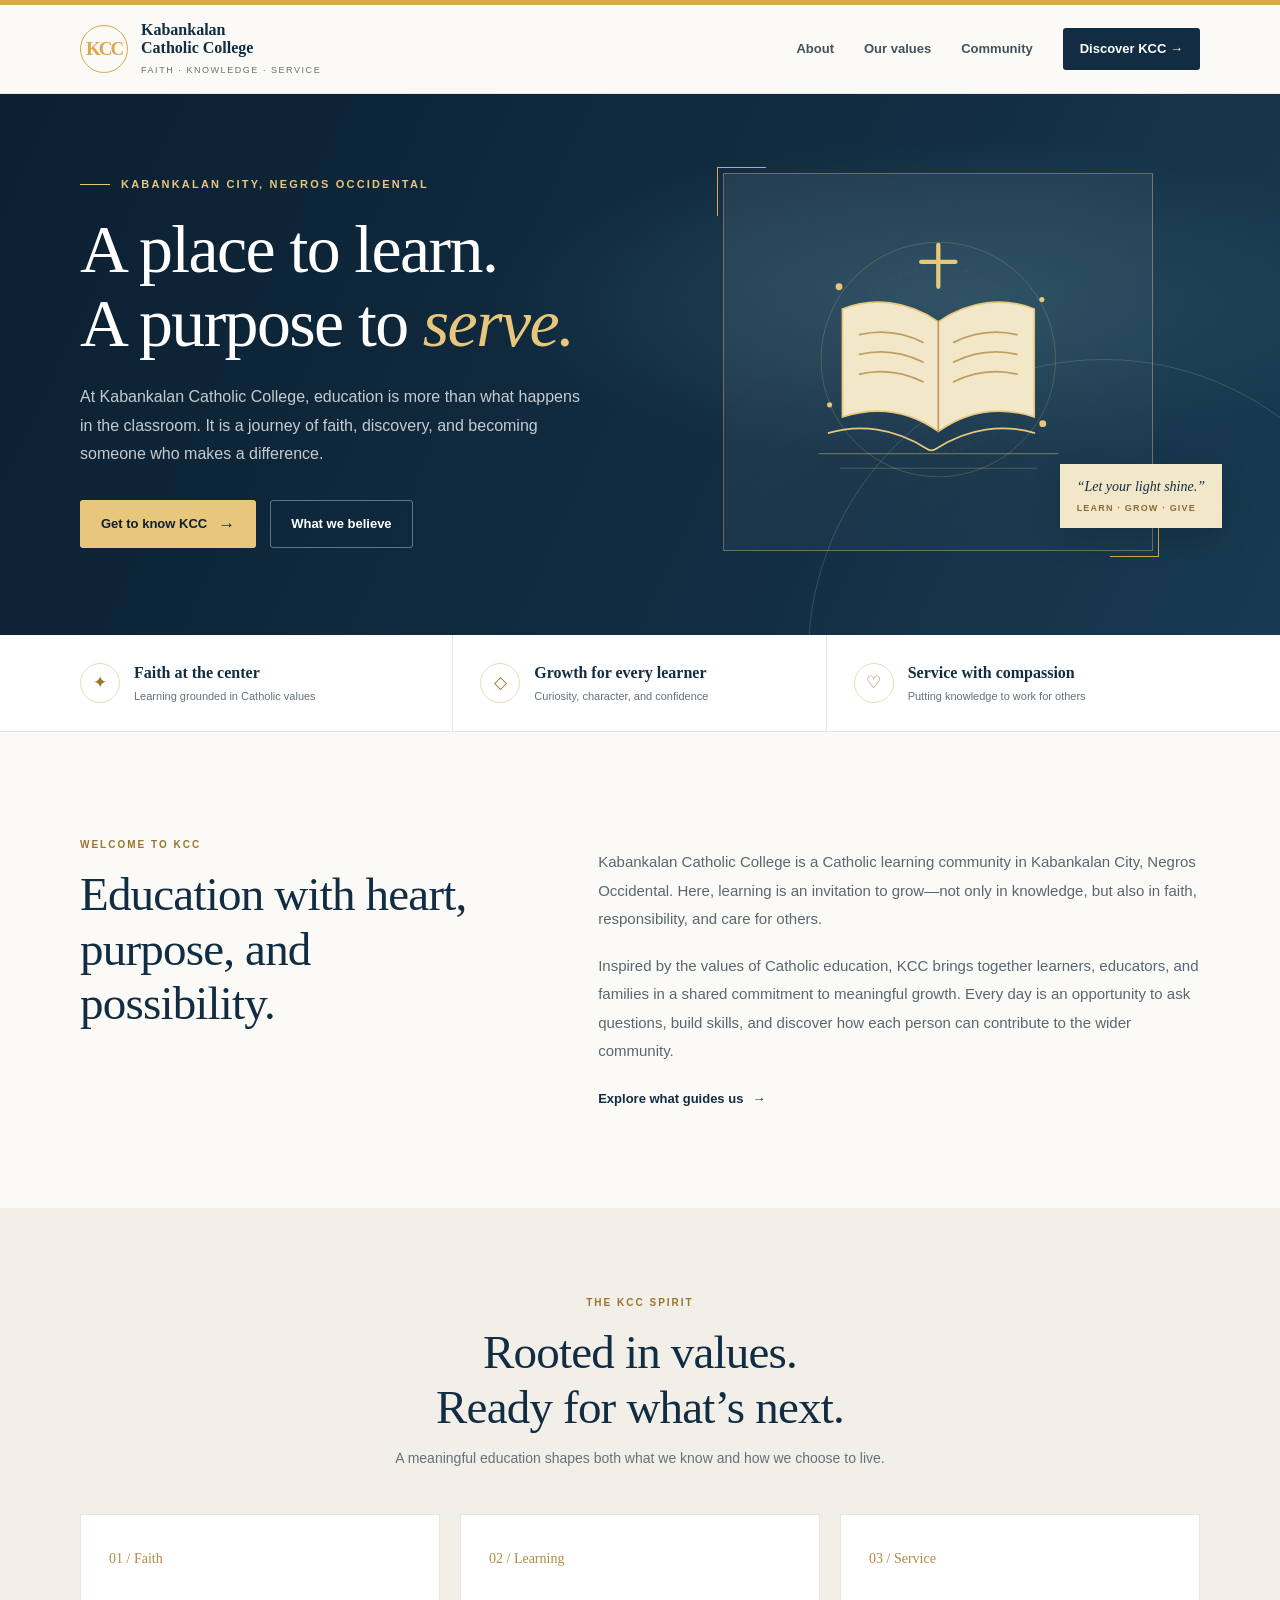
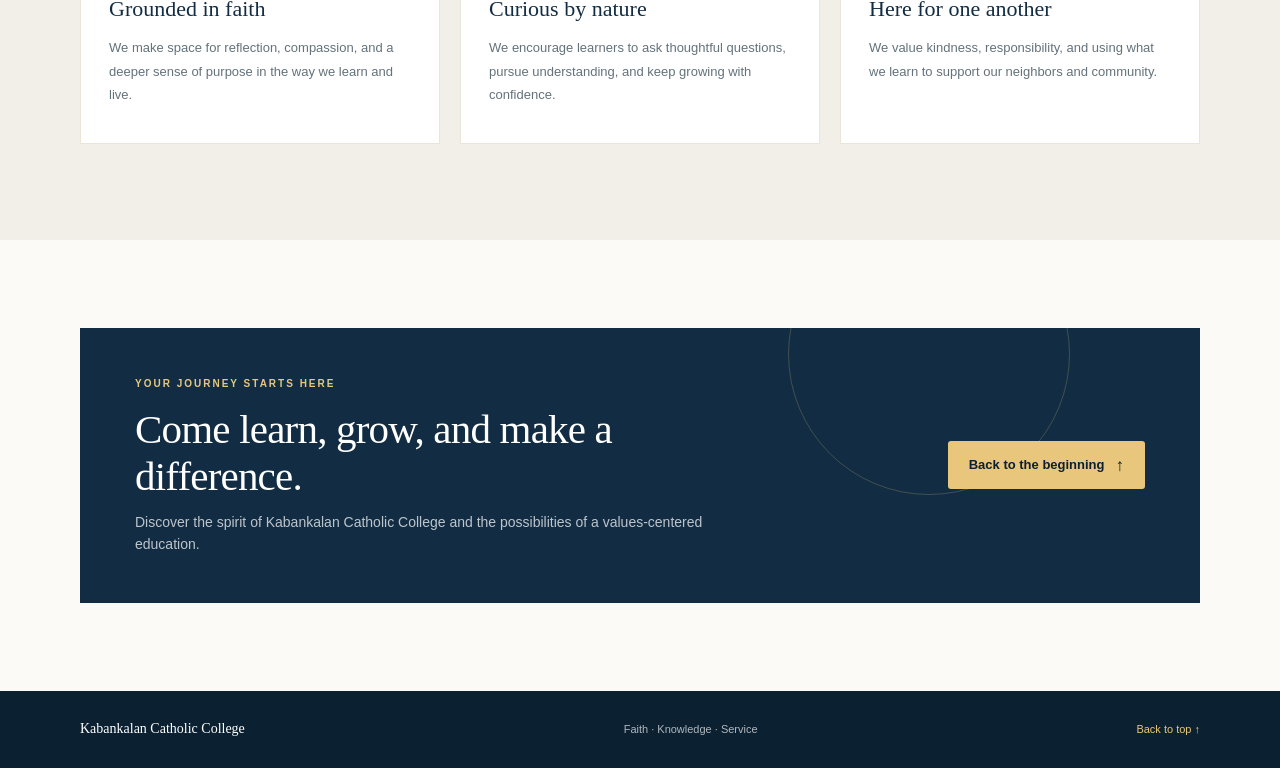
==== index.html @ e7e6a8d7 "first commit" ====
<!DOCTYPE html>
<html lang="en">
<head>
  <meta charset="UTF-8">
  <meta name="viewport" content="width=device-width, initial-scale=1.0">
  <meta name="theme-color" content="#122d43">
  <meta name="description" content="Discover Kabankalan Catholic College—a learning community rooted in faith, guided by purpose, and committed to service.">
  <title>Kabankalan Catholic College | Learn with Purpose</title>
  <style>
    :root {
      color-scheme: light;
      --navy: #122d43;
      --navy-deep: #0b2031;
      --gold: #d7a84d;
      --gold-light: #f3e7c9;
      --ink: #1d2b35;
      --muted: #64727a;
      --paper: #fbfaf6;
      --white: #fff;
      --line: #e8e5dc;
      --serif: Georgia, "Times New Roman", serif;
      --sans: "Segoe UI", Arial, sans-serif;
    }

    * { box-sizing: border-box; }
    html { scroll-behavior: smooth; }
    body {
      margin: 0;
      color: var(--ink);
      background: var(--paper);
      font-family: var(--sans);
      line-height: 1.6;
    }
    a { color: inherit; }
    .wrap { width: min(1120px, calc(100% - 48px)); margin: 0 auto; }
    .topline { height: 5px; background: var(--gold); }

    header {
      position: relative;
      z-index: 5;
      background: rgba(251, 250, 246, .96);
      border-bottom: 1px solid rgba(18, 45, 67, .08);
    }
    .nav {
      min-height: 88px;
      display: flex;
      align-items: center;
      justify-content: space-between;
      gap: 30px;
    }
    .brand {
      display: inline-flex;
      align-items: center;
      gap: 13px;
      text-decoration: none;
      min-width: 230px;
    }
    .brand-mark {
      width: 48px;
      height: 48px;
      display: grid;
      place-items: center;
      border: 1px solid var(--gold);
      border-radius: 50%;
      color: var(--gold);
      font-family: var(--serif);
      font-size: 19px;
      font-weight: 700;
      letter-spacing: -2px;
    }
    .brand-name {
      display: block;
      color: var(--navy);
      font-family: var(--serif);
      font-size: 16px;
      font-weight: 700;
      line-height: 1.15;
    }
    .brand-caption {
      display: block;
      margin-top: 5px;
      color: var(--muted);
      font-size: 9px;
      letter-spacing: 1.55px;
      text-transform: uppercase;
    }
    .nav-links { display: flex; align-items: center; gap: 30px; }
    .nav-links a {
      color: #43535d;
      font-size: 13px;
      font-weight: 600;
      text-decoration: none;
      transition: color .2s ease;
    }
    .nav-links a:hover, .nav-links a:focus-visible { color: #a8731c; }
    .nav-links .nav-cta {
      padding: 11px 17px;
      color: var(--white);
      background: var(--navy);
      border-radius: 3px;
    }
    .nav-links .nav-cta:hover, .nav-links .nav-cta:focus-visible { color: var(--white); background: #204563; }
    .menu-toggle {
      display: none;
      width: 44px;
      height: 44px;
      border: 1px solid var(--line);
      border-radius: 3px;
      background: transparent;
      color: var(--navy);
      font-size: 22px;
      cursor: pointer;
    }

    .hero {
      position: relative;
      overflow: hidden;
      padding: 78px 0 84px;
      color: var(--white);
      background:
        radial-gradient(ellipse at 75% 38%, rgba(52, 94, 111, .55), transparent 34%),
        linear-gradient(115deg, var(--navy-deep), var(--navy) 62%, #183b52);
    }
    .hero::after {
      position: absolute;
      right: -120px;
      bottom: -315px;
      width: 590px;
      height: 590px;
      border: 1px solid rgba(243, 231, 201, .16);
      border-radius: 50%;
      content: "";
    }
    .hero-inner {
      position: relative;
      z-index: 1;
      display: grid;
      grid-template-columns: 1.02fr .98fr;
      align-items: center;
      gap: 50px;
    }
    .eyebrow {
      display: flex;
      align-items: center;
      gap: 11px;
      margin: 0 0 20px;
      color: #e8c77d;
      font-size: 11px;
      font-weight: 700;
      letter-spacing: 2.2px;
      text-transform: uppercase;
    }
    .eyebrow::before { width: 30px; height: 1px; background: currentColor; content: ""; }
    h1, h2, h3, p { margin-top: 0; }
    h1 {
      max-width: 610px;
      margin-bottom: 23px;
      font-family: var(--serif);
      font-size: clamp(43px, 5.3vw, 68px);
      font-weight: 400;
      letter-spacing: -1.6px;
      line-height: 1.08;
    }
    h1 em { color: #e8c77d; font-weight: 400; }
    .hero-copy {
      max-width: 500px;
      margin-bottom: 31px;
      color: rgba(255, 255, 255, .76);
      font-size: 16px;
      line-height: 1.8;
    }
    .actions { display: flex; flex-wrap: wrap; align-items: center; gap: 14px; }
    .button {
      min-height: 48px;
      display: inline-flex;
      align-items: center;
      justify-content: center;
      gap: 11px;
      padding: 0 20px;
      border: 1px solid transparent;
      border-radius: 3px;
      font-size: 13px;
      font-weight: 700;
      text-decoration: none;
      transition: transform .2s ease, background .2s ease;
    }
    .button:hover { transform: translateY(-2px); }
    .button-gold { color: var(--navy-deep); background: #e8c77d; }
    .button-gold:hover { background: #f0d99f; }
    .button-outline { color: var(--white); border-color: rgba(255,255,255,.35); }
    .button-outline:hover { background: rgba(255,255,255,.08); }
    .button .arrow { font-size: 17px; line-height: 1; }
    .hero-art {
      position: relative;
      min-height: 380px;
      display: grid;
      place-items: center;
    }
    .art-frame {
      position: relative;
      width: min(100%, 430px);
      aspect-ratio: 1 / .88;
      display: grid;
      place-items: center;
      border: 1px solid rgba(232, 199, 125, .38);
      background: linear-gradient(145deg, rgba(255,255,255,.08), rgba(255,255,255,.015));
    }
    .art-frame::before, .art-frame::after {
      position: absolute;
      width: 48px;
      height: 48px;
      border-color: var(--gold);
      border-style: solid;
      content: "";
    }
    .art-frame::before { top: -7px; left: -7px; border-width: 1px 0 0 1px; }
    .art-frame::after { right: -7px; bottom: -7px; border-width: 0 1px 1px 0; }
    .hero-art svg { width: 88%; height: auto; overflow: visible; }
    .art-note {
      position: absolute;
      right: -22px;
      bottom: 24px;
      max-width: 185px;
      padding: 13px 17px;
      color: var(--navy);
      background: var(--gold-light);
      box-shadow: 0 12px 30px rgba(0,0,0,.16);
      font-family: var(--serif);
      font-size: 14px;
      font-style: italic;
      line-height: 1.4;
    }
    .art-note span {
      display: block;
      margin-top: 6px;
      color: #8a6c38;
      font-family: var(--sans);
      font-size: 9px;
      font-style: normal;
      font-weight: 700;
      letter-spacing: 1.2px;
      text-transform: uppercase;
    }

    .values-strip {
      position: relative;
      z-index: 2;
      margin-top: -1px;
      background: var(--white);
      border-bottom: 1px solid var(--line);
    }
    .values-inner { display: grid; grid-template-columns: repeat(3, 1fr); }
    .value {
      display: flex;
      align-items: center;
      gap: 14px;
      min-height: 96px;
      padding: 18px 27px;
      border-right: 1px solid var(--line);
    }
    .value:first-child { padding-left: 0; }
    .value:last-child { border-right: 0; }
    .value-icon {
      flex: 0 0 40px;
      width: 40px;
      height: 40px;
      display: grid;
      place-items: center;
      border: 1px solid #e8dcc0;
      border-radius: 50%;
      color: #9d742d;
      font-family: var(--serif);
      font-size: 17px;
    }
    .value strong { display: block; color: var(--navy); font-family: var(--serif); font-size: 16px; }
    .value small { display: block; margin-top: 2px; color: var(--muted); font-size: 11px; }

    section { scroll-margin-top: 28px; }
    .intro { padding: 105px 0 98px; }
    .intro-grid { display: grid; grid-template-columns: .82fr 1.18fr; gap: 100px; align-items: start; }
    .section-label {
      margin: 0 0 14px;
      color: #9b742f;
      font-size: 10px;
      font-weight: 700;
      letter-spacing: 2px;
      text-transform: uppercase;
    }
    h2 {
      margin-bottom: 20px;
      color: var(--navy);
      font-family: var(--serif);
      font-size: clamp(34px, 4vw, 47px);
      font-weight: 400;
      letter-spacing: -.8px;
      line-height: 1.16;
    }
    .intro-copy { padding-top: 11px; }
    .intro-copy p { margin-bottom: 18px; color: #586770; font-size: 15px; line-height: 1.9; }
    .text-link {
      display: inline-flex;
      align-items: center;
      gap: 9px;
      margin-top: 5px;
      color: var(--navy);
      font-size: 13px;
      font-weight: 700;
      text-decoration: none;
    }
    .text-link:hover { color: #9b742f; }

    .pillars { padding: 87px 0 96px; background: #f1efe8; }
    .section-heading { max-width: 560px; margin: 0 auto 44px; text-align: center; }
    .section-heading h2 { margin-bottom: 13px; }
    .section-heading > p:last-child { margin-bottom: 0; color: var(--muted); font-size: 14px; }
    .pillar-grid { display: grid; grid-template-columns: repeat(3, 1fr); gap: 20px; }
    .pillar {
      min-height: 230px;
      padding: 30px 28px 27px;
      background: var(--white);
      border: 1px solid #e9e5d9;
    }
    .pillar-number { color: #b38b46; font-family: var(--serif); font-size: 14px; }
    .pillar h3 { margin: 21px 0 10px; color: var(--navy); font-family: var(--serif); font-size: 22px; font-weight: 400; }
    .pillar p { margin-bottom: 0; color: var(--muted); font-size: 13px; line-height: 1.8; }

    .callout { padding: 88px 0; }
    .callout-panel {
      position: relative;
      overflow: hidden;
      display: flex;
      align-items: center;
      justify-content: space-between;
      gap: 35px;
      padding: 48px 55px;
      color: var(--white);
      background: var(--navy);
    }
    .callout-panel::after {
      position: absolute;
      top: -115px;
      right: 130px;
      width: 280px;
      height: 280px;
      border: 1px solid rgba(232,199,125,.22);
      border-radius: 50%;
      content: "";
    }
    .callout-copy { position: relative; z-index: 1; max-width: 610px; }
    .callout-copy .section-label { color: #e8c77d; }
    .callout-copy h2 { margin-bottom: 10px; color: var(--white); font-size: clamp(30px, 3.5vw, 41px); }
    .callout-copy p:last-child { margin-bottom: 0; color: rgba(255,255,255,.72); font-size: 14px; }
    .callout-panel .button { position: relative; z-index: 1; flex: 0 0 auto; }

    footer { padding: 27px 0; color: rgba(255,255,255,.68); background: var(--navy-deep); }
    .footer-inner { display: flex; align-items: center; justify-content: space-between; gap: 20px; }
    .footer-brand { color: var(--white); font-family: var(--serif); font-size: 14px; }
    footer p { margin: 0; font-size: 11px; }
    .back-top { color: #e8c77d; font-size: 11px; text-decoration: none; }

    @media (max-width: 820px) {
      .nav-links { gap: 18px; }
      .nav-links a { font-size: 12px; }
      .hero { padding: 62px 0 70px; }
      .hero-inner { gap: 25px; }
      .hero-art { min-height: 310px; }
      .intro-grid { gap: 50px; }
      .value { padding-right: 15px; padding-left: 15px; }
    }
    @media (max-width: 650px) {
      .wrap { width: min(100% - 36px, 520px); }
      .nav { min-height: 75px; }
      .brand { min-width: 0; }
      .brand-mark { width: 43px; height: 43px; }
      .brand-name { font-size: 14px; }
      .brand-caption { font-size: 8px; }
      .menu-toggle { display: block; }
      .nav-links {
        position: absolute;
        top: calc(100% + 1px);
        right: 0;
        left: 0;
        display: none;
        align-items: stretch;
        gap: 0;
        padding: 8px 18px 17px;
        background: var(--paper);
        border-bottom: 1px solid var(--line);
      }
      .nav-links.is-open { display: flex; flex-direction: column; }
      .nav-links a { padding: 12px 5px; }
      .nav-links .nav-cta { margin-top: 5px; padding: 12px 15px; text-align: center; }
      .hero { padding: 54px 0 65px; }
      .hero-inner { grid-template-columns: 1fr; gap: 38px; }
      h1 { max-width: 470px; font-size: clamp(43px, 12vw, 58px); }
      .hero-copy { font-size: 14px; }
      .hero-art { min-height: 280px; }
      .art-frame { width: min(88%, 360px); }
      .art-note { right: -2px; bottom: 12px; }
      .values-inner { grid-template-columns: 1fr; padding: 8px 0; }
      .value, .value:first-child {
        min-height: 70px;
        padding: 12px 0;
        border-right: 0;
        border-bottom: 1px solid var(--line);
      }
      .value:last-child { border-bottom: 0; }
      .intro { padding: 72px 0; }
      .intro-grid { grid-template-columns: 1fr; gap: 8px; }
      .intro-copy { padding-top: 0; }
      .pillars { padding: 68px 0 72px; }
      .section-heading { margin-bottom: 30px; }
      .pillar-grid { grid-template-columns: 1fr; gap: 12px; }
      .pillar { min-height: 0; padding: 24px; }
      .pillar h3 { margin-top: 13px; }
      .callout { padding: 62px 0; }
      .callout-panel { align-items: flex-start; flex-direction: column; padding: 34px 25px; }
      .footer-inner { align-items: flex-start; flex-direction: column; gap: 9px; }
    }
    @media (prefers-reduced-motion: reduce) {
      *, *::before, *::after { scroll-behavior: auto !important; transition-duration: .01ms !important; }
    }
  </style>
</head>
<body>
  <div class="topline"></div>
  <header>
    <nav class="nav wrap" aria-label="Main navigation">
      <a class="brand" href="#home" aria-label="Kabankalan Catholic College home">
        <span class="brand-mark" aria-hidden="true">KCC</span>
        <span>
          <span class="brand-name">Kabankalan<br>Catholic College</span>
          <span class="brand-caption">Faith · Knowledge · Service</span>
        </span>
      </a>
      <button class="menu-toggle" type="button" aria-label="Open navigation menu" aria-expanded="false" aria-controls="primary-links">☰</button>
      <div class="nav-links" id="primary-links">
        <a href="#about">About</a>
        <a href="#values">Our values</a>
        <a href="#community">Community</a>
        <a class="nav-cta" href="#community">Discover KCC <span aria-hidden="true">→</span></a>
      </div>
    </nav>
  </header>

  <main>
    <section class="hero" id="home">
      <div class="hero-inner wrap">
        <div>
          <p class="eyebrow">Kabankalan City, Negros Occidental</p>
          <h1>A place to learn.<br>A purpose to <em>serve.</em></h1>
          <p class="hero-copy">At Kabankalan Catholic College, education is more than what happens in the classroom. It is a journey of faith, discovery, and becoming someone who makes a difference.</p>
          <div class="actions">
            <a class="button button-gold" href="#about">Get to know KCC <span class="arrow" aria-hidden="true">→</span></a>
            <a class="button button-outline" href="#values">What we believe</a>
          </div>
        </div>
        <div class="hero-art" aria-label="Illustration of an open book beneath a cross">
          <div class="art-frame">
            <svg viewBox="0 0 440 360" role="img" aria-hidden="true" xmlns="http://www.w3.org/2000/svg">
              <circle cx="220" cy="177" r="137" fill="none" stroke="#e8c77d" stroke-opacity=".24"/>
              <circle cx="220" cy="177" r="108" fill="none" stroke="#e8c77d" stroke-opacity=".14" stroke-dasharray="2 8"/>
              <path d="M220 43v49M200 63h40" stroke="#e8c77d" stroke-width="5" stroke-linecap="round"/>
              <path d="M220 133c-36-25-77-29-112-15v126c38-12 77-8 112 17 35-25 74-29 112-17V118c-35-14-76-10-112 15Z" fill="#f3e7c9" stroke="#e8c77d" stroke-width="2"/>
              <path d="M220 133v128M128 148c26-6 52-2 74 9M128 171c26-6 52-2 74 9M128 194c26-6 52-2 74 9M312 148c-26-6-52-2-74 9M312 171c-26-6-52-2-74 9M312 194c-26-6-52-2-74 9" fill="none" stroke="#b48b48" stroke-width="2" stroke-linecap="round" opacity=".8"/>
              <path d="M91 263c37-11 78-6 115 18 4 3 8 3 12 0 37-24 78-29 115-18" fill="none" stroke="#e8c77d" stroke-width="2"/>
              <path d="M80 287h280" stroke="#e8c77d" stroke-opacity=".55"/>
              <path d="M105 304h230" stroke="#e8c77d" stroke-opacity=".3"/>
              <circle cx="104" cy="92" r="4" fill="#e8c77d"/>
              <circle cx="341" cy="107" r="3" fill="#e8c77d"/>
              <circle cx="342" cy="252" r="4" fill="#e8c77d"/>
              <circle cx="93" cy="230" r="3" fill="#e8c77d"/>
            </svg>
          </div>
          <div class="art-note">“Let your light shine.”<span>Learn · Grow · Give</span></div>
        </div>
      </div>
    </section>

    <div class="values-strip" aria-label="College guiding principles">
      <div class="values-inner wrap">
        <div class="value">
          <span class="value-icon" aria-hidden="true">✦</span>
          <span><strong>Faith at the center</strong><small>Learning grounded in Catholic values</small></span>
        </div>
        <div class="value">
          <span class="value-icon" aria-hidden="true">◇</span>
          <span><strong>Growth for every learner</strong><small>Curiosity, character, and confidence</small></span>
        </div>
        <div class="value">
          <span class="value-icon" aria-hidden="true">♡</span>
          <span><strong>Service with compassion</strong><small>Putting knowledge to work for others</small></span>
        </div>
      </div>
    </div>

    <section class="intro" id="about">
      <div class="intro-grid wrap">
        <div>
          <p class="section-label">Welcome to KCC</p>
          <h2>Education with heart, purpose, and possibility.</h2>
        </div>
        <div class="intro-copy">
          <p>Kabankalan Catholic College is a Catholic learning community in Kabankalan City, Negros Occidental. Here, learning is an invitation to grow—not only in knowledge, but also in faith, responsibility, and care for others.</p>
          <p>Inspired by the values of Catholic education, KCC brings together learners, educators, and families in a shared commitment to meaningful growth. Every day is an opportunity to ask questions, build skills, and discover how each person can contribute to the wider community.</p>
          <a class="text-link" href="#values">Explore what guides us <span aria-hidden="true">→</span></a>
        </div>
      </div>
    </section>

    <section class="pillars" id="values">
      <div class="wrap">
        <div class="section-heading">
          <p class="section-label">The KCC spirit</p>
          <h2>Rooted in values.<br>Ready for what’s next.</h2>
          <p>A meaningful education shapes both what we know and how we choose to live.</p>
        </div>
        <div class="pillar-grid">
          <article class="pillar">
            <span class="pillar-number">01 / Faith</span>
            <h3>Grounded in faith</h3>
            <p>We make space for reflection, compassion, and a deeper sense of purpose in the way we learn and live.</p>
          </article>
          <article class="pillar">
            <span class="pillar-number">02 / Learning</span>
            <h3>Curious by nature</h3>
            <p>We encourage learners to ask thoughtful questions, pursue understanding, and keep growing with confidence.</p>
          </article>
          <article class="pillar">
            <span class="pillar-number">03 / Service</span>
            <h3>Here for one another</h3>
            <p>We value kindness, responsibility, and using what we learn to support our neighbors and community.</p>
          </article>
        </div>
      </div>
    </section>

    <section class="callout" id="community">
      <div class="callout-panel wrap">
        <div class="callout-copy">
          <p class="section-label">Your journey starts here</p>
          <h2>Come learn, grow, and make a difference.</h2>
          <p>Discover the spirit of Kabankalan Catholic College and the possibilities of a values-centered education.</p>
        </div>
        <a class="button button-gold" href="#home">Back to the beginning <span class="arrow" aria-hidden="true">↑</span></a>
      </div>
    </section>
  </main>

  <footer>
    <div class="footer-inner wrap">
      <span class="footer-brand">Kabankalan Catholic College</span>
      <p>Faith · Knowledge · Service</p>
      <a class="back-top" href="#home">Back to top ↑</a>
    </div>
  </footer>
  <script>
    const menuToggle = document.querySelector(".menu-toggle");
    const navigation = document.querySelector("#primary-links");

    menuToggle.addEventListener("click", () => {
      const isOpen = menuToggle.getAttribute("aria-expanded") === "true";
      menuToggle.setAttribute("aria-expanded", String(!isOpen));
      menuToggle.setAttribute("aria-label", isOpen ? "Open navigation menu" : "Close navigation menu");
      navigation.classList.toggle("is-open", !isOpen);
    });

    navigation.addEventListener("click", (event) => {
      if (event.target.closest("a")) {
        menuToggle.setAttribute("aria-expanded", "false");
        menuToggle.setAttribute("aria-label", "Open navigation menu");
        navigation.classList.remove("is-open");
      }
    });
  </script>
</body>
</html>
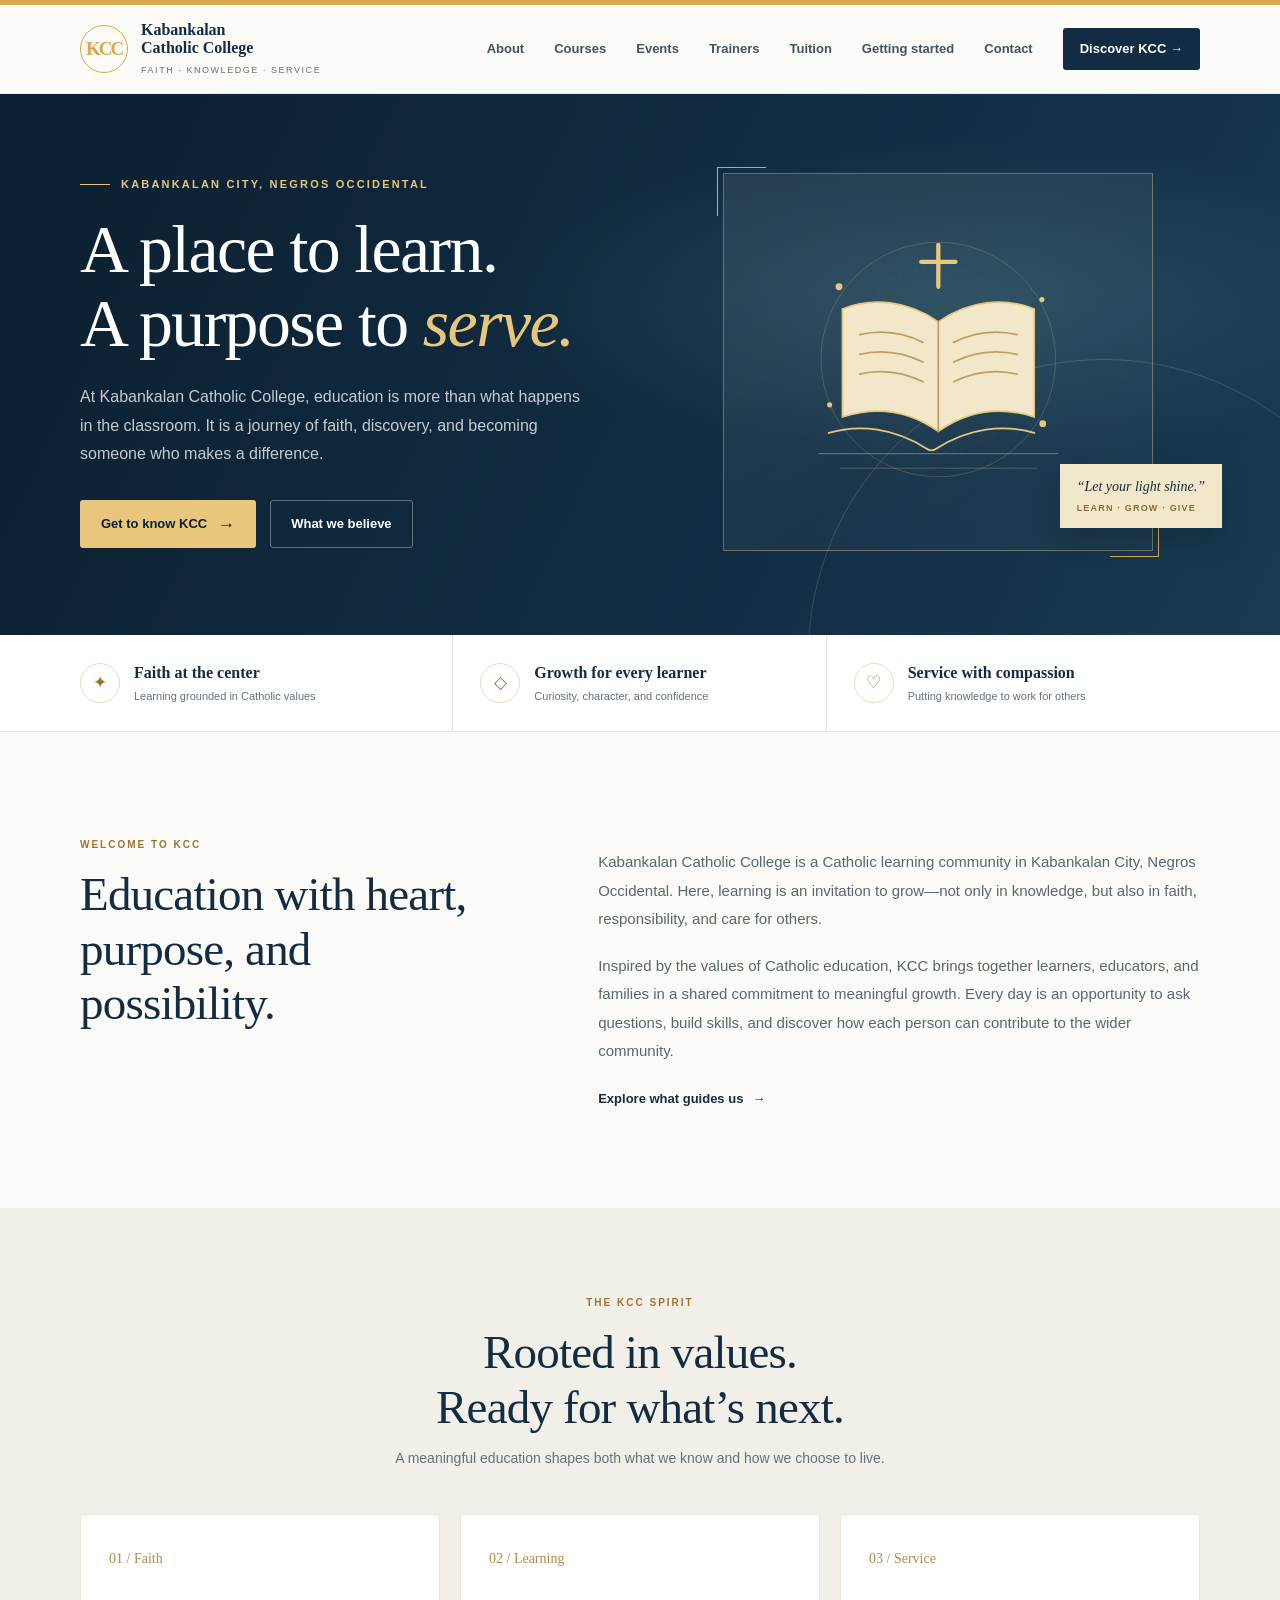
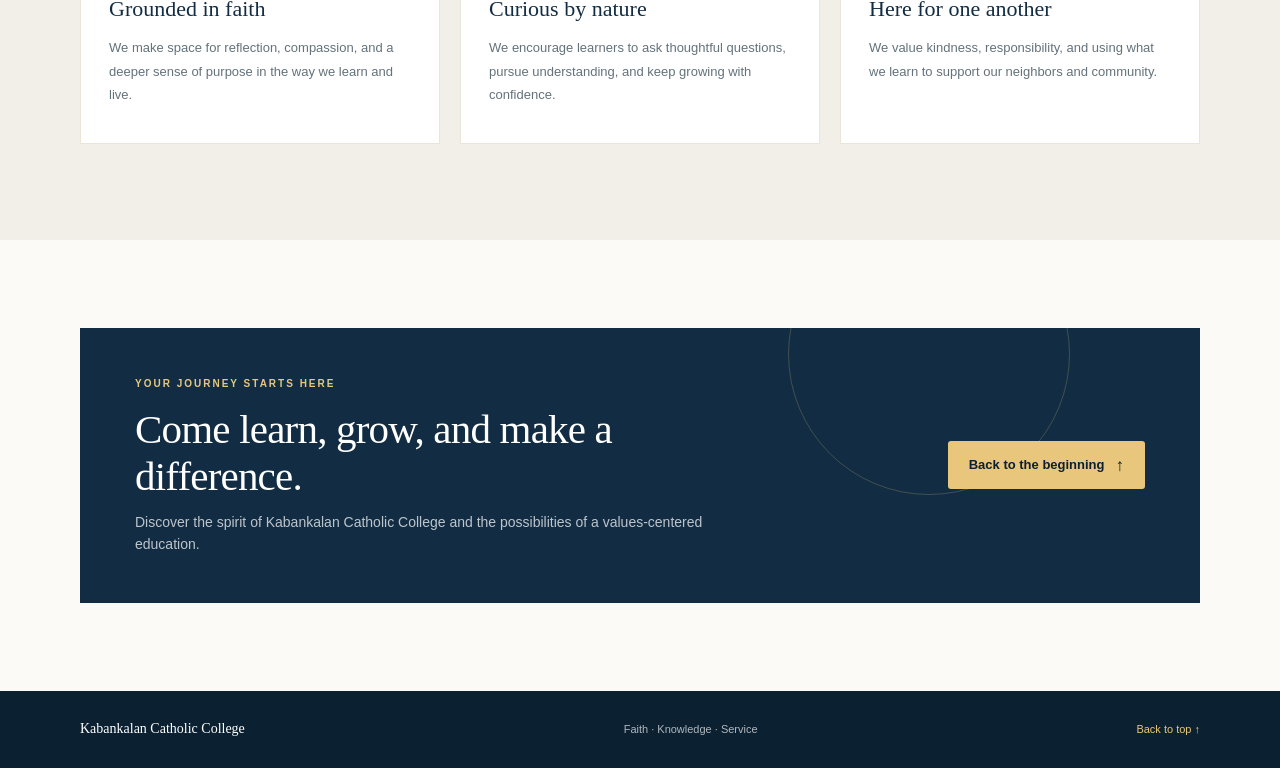
==== commit 613cadd5: "adding codes all files" ====
--- a/index.html
+++ b/index.html
@@ -5,6 +5,7 @@
   <meta name="viewport" content="width=device-width, initial-scale=1.0">
   <meta name="theme-color" content="#122d43">
   <meta name="description" content="Discover Kabankalan Catholic College—a learning community rooted in faith, guided by purpose, and committed to service.">
+  <link rel="stylesheet" href="assets/site.css">
   <title>Kabankalan Catholic College | Learn with Purpose</title>
   <style>
     :root {
@@ -366,6 +367,24 @@
       .hero-art { min-height: 310px; }
       .intro-grid { gap: 50px; }
       .value { padding-right: 15px; padding-left: 15px; }
+    }
+    @media (max-width: 900px) {
+      .menu-toggle { display: block; }
+      .nav-links {
+        position: absolute;
+        top: calc(100% + 1px);
+        right: 0;
+        left: 0;
+        display: none;
+        align-items: stretch;
+        gap: 0;
+        padding: 8px 18px 17px;
+        background: var(--paper);
+        border-bottom: 1px solid var(--line);
+      }
+      .nav-links.is-open { display: flex; flex-direction: column; }
+      .nav-links a { padding: 12px 5px; }
+      .nav-links .nav-cta { margin-top: 5px; padding: 12px 15px; text-align: center; }
     }
     @media (max-width: 650px) {
       .wrap { width: min(100% - 36px, 520px); }
@@ -435,10 +454,14 @@
       </a>
       <button class="menu-toggle" type="button" aria-label="Open navigation menu" aria-expanded="false" aria-controls="primary-links">☰</button>
       <div class="nav-links" id="primary-links">
-        <a href="#about">About</a>
-        <a href="#values">Our values</a>
-        <a href="#community">Community</a>
-        <a class="nav-cta" href="#community">Discover KCC <span aria-hidden="true">→</span></a>
+        <a href="about.html">About</a>
+        <a href="courses.html">Courses</a>
+        <a href="events.html">Events</a>
+        <a href="trainers.html">Trainers</a>
+        <a href="pricing.html">Tuition</a>
+        <a href="starter-page.html">Getting started</a>
+        <a href="contact.html">Contact</a>
+        <a class="nav-cta" href="contact.html">Discover KCC <span aria-hidden="true">→</span></a>
       </div>
     </nav>
   </header>
@@ -554,24 +577,6 @@
       <a class="back-top" href="#home">Back to top ↑</a>
     </div>
   </footer>
-  <script>
-    const menuToggle = document.querySelector(".menu-toggle");
-    const navigation = document.querySelector("#primary-links");
-
-    menuToggle.addEventListener("click", () => {
-      const isOpen = menuToggle.getAttribute("aria-expanded") === "true";
-      menuToggle.setAttribute("aria-expanded", String(!isOpen));
-      menuToggle.setAttribute("aria-label", isOpen ? "Open navigation menu" : "Close navigation menu");
-      navigation.classList.toggle("is-open", !isOpen);
-    });
-
-    navigation.addEventListener("click", (event) => {
-      if (event.target.closest("a")) {
-        menuToggle.setAttribute("aria-expanded", "false");
-        menuToggle.setAttribute("aria-label", "Open navigation menu");
-        navigation.classList.remove("is-open");
-      }
-    });
-  </script>
+  <script src="assets/site.js"></script>
 </body>
 </html>
--- a/assets/site.css
+++ b/assets/site.css
@@ -0,0 +1,119 @@
+:root {
+  --kcc-navy: #122d43;
+  --kcc-deep: #0b2031;
+  --kcc-gold: #d7a84d;
+  --kcc-gold-pale: #f3e7c9;
+  --kcc-ink: #1d2b35;
+  --kcc-muted: #64727a;
+  --kcc-paper: #fbfaf6;
+  --kcc-white: #fff;
+  --kcc-line: #e8e5dc;
+  --kcc-serif: Georgia, "Times New Roman", serif;
+  --kcc-sans: "Segoe UI", Arial, sans-serif;
+}
+
+.inner-page {
+  margin: 0;
+  color: var(--kcc-ink);
+  background: var(--kcc-paper);
+  font-family: var(--kcc-sans);
+  line-height: 1.65;
+}
+.inner-page *, .inner-page *::before, .inner-page *::after { box-sizing: border-box; }
+.inner-page html { scroll-behavior: smooth; }
+.inner-page a { color: inherit; }
+.site-topline { height: 5px; background: var(--kcc-gold); }
+.site-wrap { width: min(1120px, calc(100% - 48px)); margin: 0 auto; }
+.site-header { position: relative; z-index: 5; border-bottom: 1px solid rgba(18,45,67,.08); background: rgba(251,250,246,.97); }
+.site-nav { min-height: 84px; display: flex; align-items: center; justify-content: space-between; gap: 25px; }
+.site-brand { display: inline-flex; align-items: center; gap: 12px; text-decoration: none; }
+.site-brand-mark {
+  width: 46px; height: 46px; display: grid; flex: 0 0 46px; place-items: center;
+  border: 1px solid var(--kcc-gold); border-radius: 50%; color: #a8731c;
+  font-family: var(--kcc-serif); font-size: 16px; font-weight: 700;
+}
+.site-brand-name { display: block; color: var(--kcc-navy); font-family: var(--kcc-serif); font-size: 15px; font-weight: 700; line-height: 1.2; }
+.site-brand-tag { display: block; margin-top: 4px; color: var(--kcc-muted); font-size: 9px; letter-spacing: 1.2px; text-transform: uppercase; }
+.site-nav-links { display: flex; align-items: center; gap: 19px; }
+.site-nav-links a { color: #43535d; font-size: 12px; font-weight: 600; text-decoration: none; }
+.site-nav-links a:hover, .site-nav-links a:focus-visible, .site-nav-links a[aria-current="page"] { color: #9b742f; }
+.site-nav-links .site-nav-cta { padding: 10px 15px; border-radius: 3px; color: var(--kcc-white); background: var(--kcc-navy); }
+.site-nav-links .site-nav-cta:hover, .site-nav-links .site-nav-cta:focus-visible { color: var(--kcc-white); background: #204563; }
+.inner-page .menu-toggle {
+  display: none; width: 44px; height: 44px; border: 1px solid var(--kcc-line);
+  border-radius: 3px; background: transparent; color: var(--kcc-navy); font-size: 22px; cursor: pointer;
+}
+
+.page-hero { padding: 70px 0 67px; color: var(--kcc-white); background: radial-gradient(ellipse at 82% 25%, rgba(52,94,111,.48), transparent 35%), linear-gradient(115deg, var(--kcc-deep), var(--kcc-navy) 65%, #183b52); }
+.page-hero .site-wrap { position: relative; }
+.page-kicker { margin: 0 0 13px; color: #e8c77d; font-size: 10px; font-weight: 700; letter-spacing: 2px; text-transform: uppercase; }
+.page-hero h1 { max-width: 760px; margin: 0 0 14px; font-family: var(--kcc-serif); font-size: clamp(38px, 5vw, 58px); font-weight: 400; letter-spacing: -.8px; line-height: 1.12; }
+.page-hero p:last-child { max-width: 690px; margin: 0; color: rgba(255,255,255,.77); font-size: 15px; }
+.page-content { padding: 73px 0 82px; }
+.page-content h2 { margin: 0 0 17px; color: var(--kcc-navy); font-family: var(--kcc-serif); font-size: clamp(29px, 3.5vw, 40px); font-weight: 400; line-height: 1.2; }
+.page-content h3 { margin: 0 0 10px; color: var(--kcc-navy); font-family: var(--kcc-serif); font-size: 21px; font-weight: 400; line-height: 1.3; }
+.page-content p { color: #586770; font-size: 14px; line-height: 1.85; }
+.page-content p:last-child { margin-bottom: 0; }
+.page-label { margin: 0 0 12px !important; color: #9b742f !important; font-size: 10px !important; font-weight: 700; letter-spacing: 1.8px; text-transform: uppercase; }
+.page-intro { max-width: 760px; margin: 0 auto 42px; text-align: center; }
+.page-intro p:last-child { margin-bottom: 0; }
+.page-grid { display: grid; grid-template-columns: repeat(3, 1fr); gap: 18px; }
+.page-card { padding: 27px 25px; border: 1px solid var(--kcc-line); background: var(--kcc-white); }
+.page-card-mark { display: block; margin-bottom: 16px; color: #a77c34; font-family: var(--kcc-serif); font-size: 14px; }
+.page-card p { margin: 0; font-size: 13px; }
+.page-columns { display: grid; grid-template-columns: .9fr 1.1fr; gap: 70px; align-items: start; }
+.page-copy p { margin: 0 0 16px; }
+.page-copy p:last-child { margin-bottom: 0; }
+.page-note { padding: 23px 25px; border-left: 3px solid var(--kcc-gold); background: #f1efe8; }
+.page-note strong { display: block; margin-bottom: 5px; color: var(--kcc-navy); font-family: var(--kcc-serif); font-size: 17px; font-weight: 400; }
+.page-note p { margin: 0; font-size: 13px; }
+.page-link { display: inline-flex; align-items: center; gap: 8px; margin-top: 13px; color: var(--kcc-navy); font-size: 13px; font-weight: 700; text-decoration: none; }
+.page-link:hover { color: #9b742f; }
+.page-band { padding: 58px 0; background: #f1efe8; }
+.page-band h2 { margin: 0 0 12px; color: var(--kcc-navy); font-family: var(--kcc-serif); font-size: clamp(27px, 3vw, 36px); font-weight: 400; }
+.page-band p { max-width: 680px; margin: 0; color: var(--kcc-muted); font-size: 14px; }
+.page-steps { display: grid; grid-template-columns: repeat(3, 1fr); gap: 20px; counter-reset: step; }
+.page-step { padding: 24px; border-top: 1px solid #d5c7a8; background: var(--kcc-white); counter-increment: step; }
+.page-step::before { content: "0" counter(step); color: #a77c34; font-family: var(--kcc-serif); font-size: 14px; }
+.page-step h3 { margin-top: 15px; }
+.page-step p { margin: 0; font-size: 13px; }
+.page-table-wrap { overflow-x: auto; margin: 28px 0; border: 1px solid var(--kcc-line); background: var(--kcc-white); }
+.page-table { width: 100%; border-collapse: collapse; text-align: left; }
+.page-table th, .page-table td { padding: 14px 16px; border-bottom: 1px solid var(--kcc-line); font-size: 13px; vertical-align: top; }
+.page-table th { color: var(--kcc-navy); background: #f1efe8; font-size: 11px; letter-spacing: .5px; }
+.page-table tr:last-child td { border-bottom: 0; }
+.page-actions { display: flex; flex-wrap: wrap; align-items: center; gap: 12px; margin-top: 24px; }
+.page-button { min-height: 45px; display: inline-flex; align-items: center; justify-content: center; gap: 9px; padding: 0 17px; border: 1px solid transparent; border-radius: 3px; color: var(--kcc-deep); background: #e8c77d; font-size: 12px; font-weight: 700; text-decoration: none; }
+.page-button:hover { background: #f0d99f; }
+.page-button-secondary { border-color: var(--kcc-line); color: var(--kcc-navy); background: transparent; }
+.page-button-secondary:hover { background: var(--kcc-white); }
+.site-footer { padding: 25px 0; color: rgba(255,255,255,.68); background: var(--kcc-deep); }
+.site-footer-inner { display: flex; align-items: center; justify-content: space-between; gap: 20px; }
+.site-footer strong { color: var(--kcc-white); font-family: var(--kcc-serif); font-size: 14px; font-weight: 400; }
+.site-footer p { margin: 0; font-size: 11px; }
+.site-footer a { color: #e8c77d; font-size: 11px; text-decoration: none; }
+
+@media (max-width: 900px) {
+  .site-nav { min-height: 76px; }
+  .site-nav-links { gap: 12px; }
+  .site-nav-links a { font-size: 11px; }
+  .page-columns { gap: 38px; }
+}
+@media (max-width: 760px) {
+  .site-wrap { width: min(100% - 36px, 560px); }
+  .site-nav { min-height: 72px; }
+  .inner-page .menu-toggle { display: block; }
+  .site-nav-links { position: absolute; top: calc(100% + 1px); right: 0; left: 0; display: none; align-items: stretch; gap: 0; padding: 8px 18px 17px; border-bottom: 1px solid var(--kcc-line); background: var(--kcc-paper); }
+  .site-nav-links.is-open { display: flex; flex-direction: column; }
+  .site-nav-links a { padding: 11px 5px; font-size: 13px; }
+  .site-nav-links .site-nav-cta { margin-top: 5px; padding: 11px 14px; text-align: center; }
+  .page-hero { padding: 54px 0; }
+  .page-content { padding: 56px 0 64px; }
+  .page-grid, .page-steps { grid-template-columns: 1fr; gap: 12px; }
+  .page-columns { grid-template-columns: 1fr; gap: 28px; }
+  .site-footer-inner { align-items: flex-start; flex-direction: column; gap: 8px; }
+}
+@media (prefers-reduced-motion: reduce) {
+  .inner-page html { scroll-behavior: auto; }
+  .inner-page *, .inner-page *::before, .inner-page *::after { transition-duration: .01ms !important; }
+}
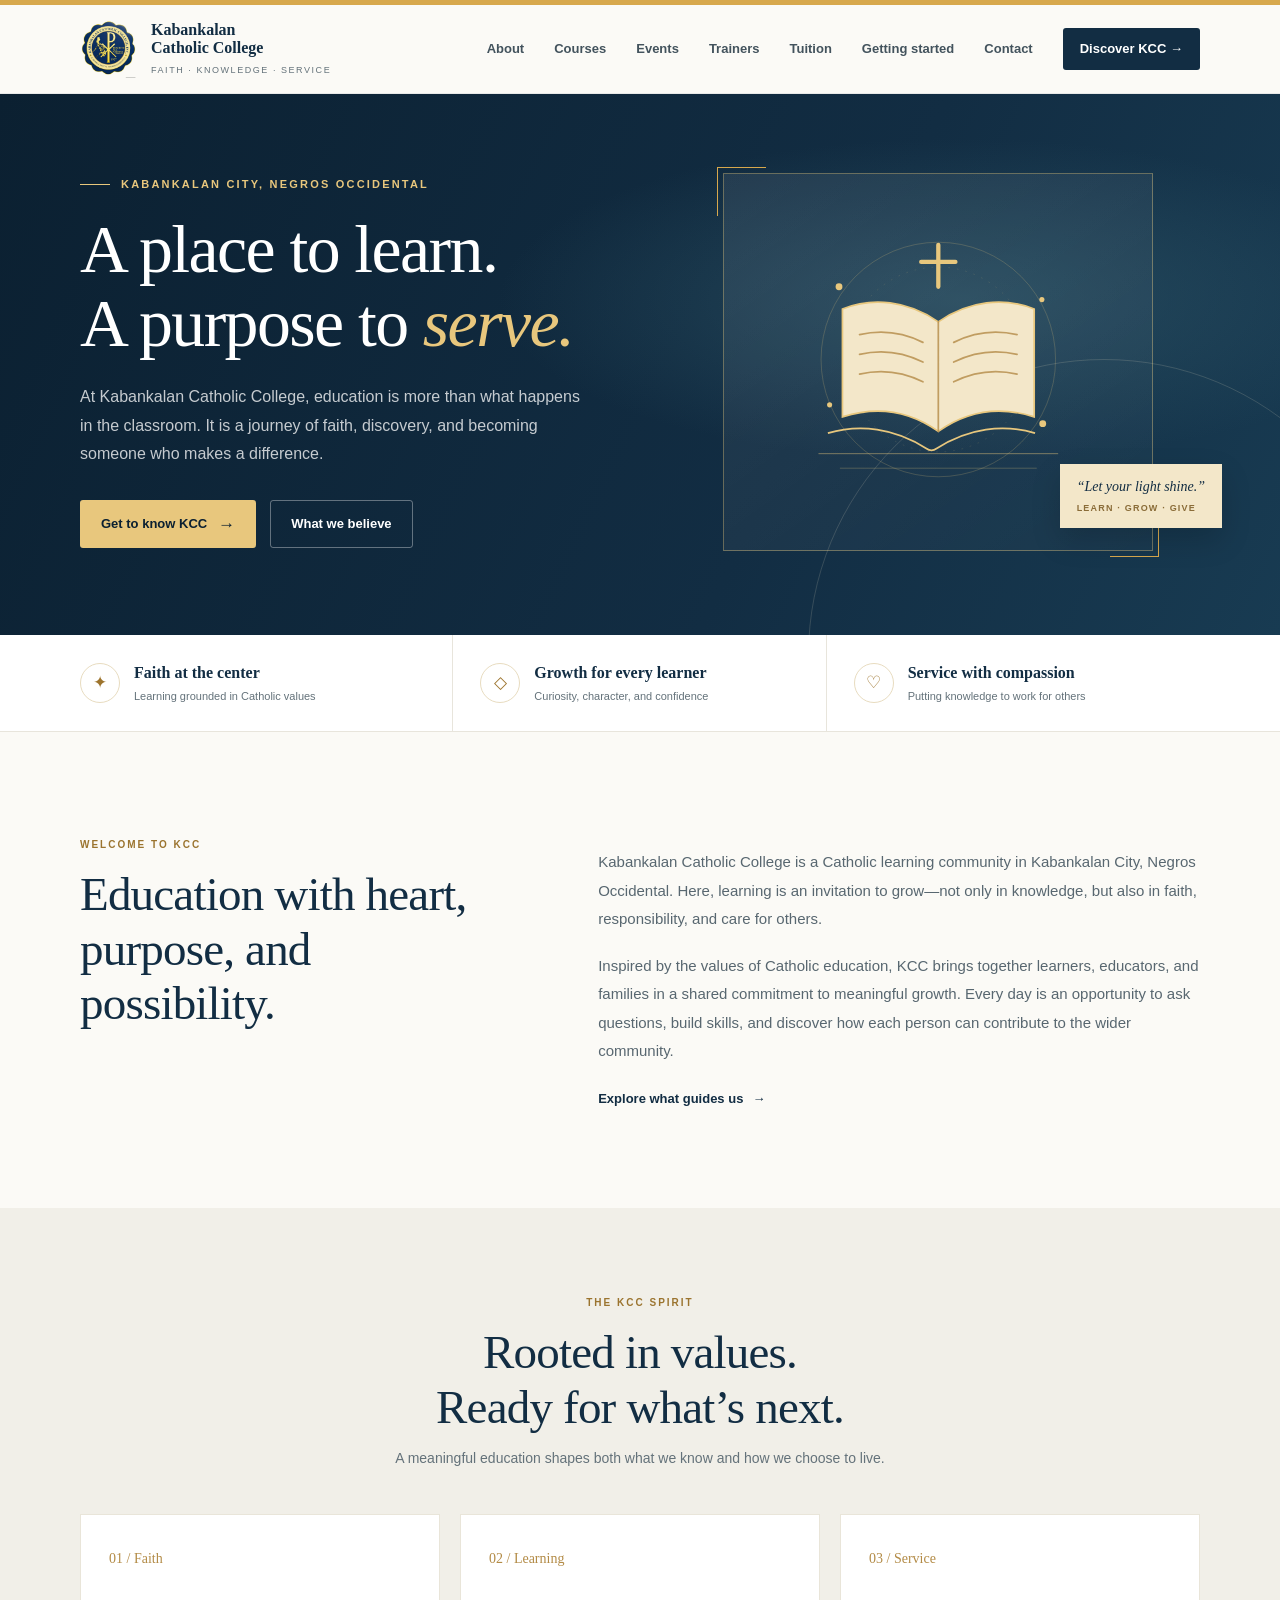
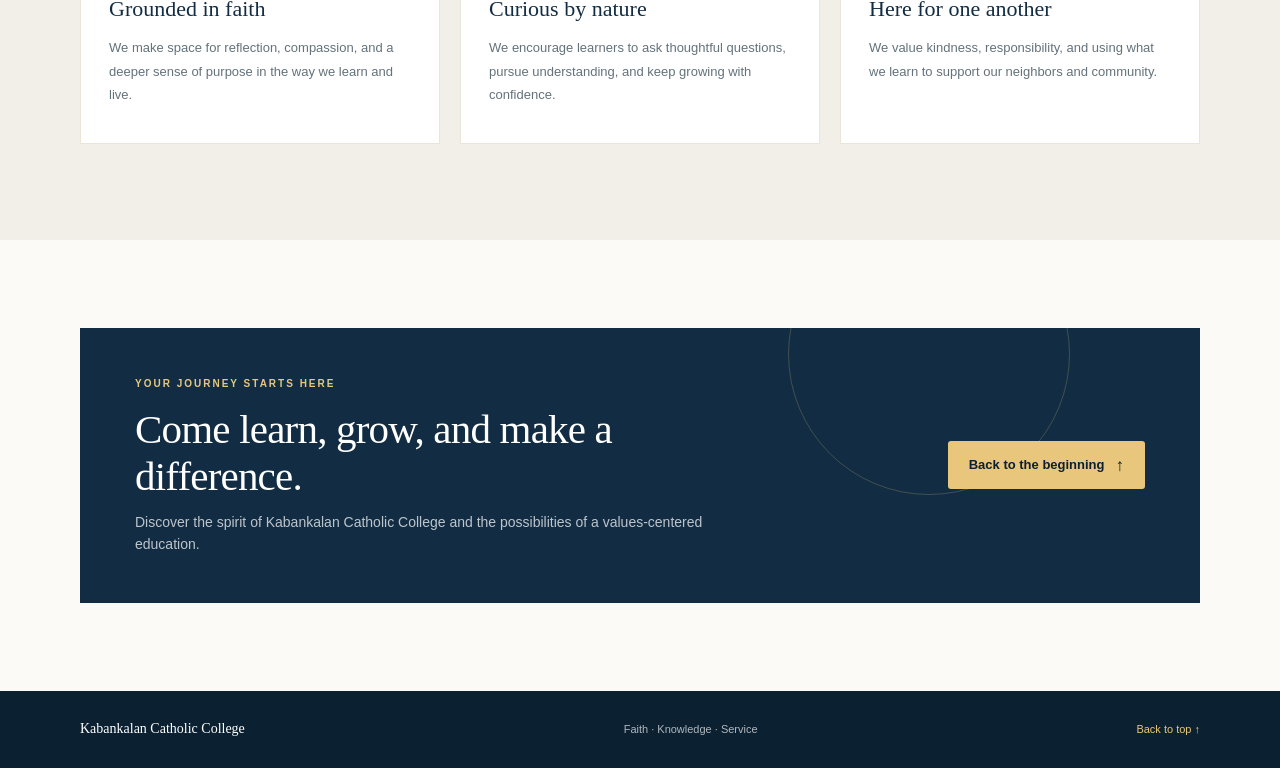
==== commit 0524f946: "adding logo" ====
--- a/index.html
+++ b/index.html
@@ -56,19 +56,7 @@
       text-decoration: none;
       min-width: 230px;
     }
-    .brand-mark {
-      width: 48px;
-      height: 48px;
-      display: grid;
-      place-items: center;
-      border: 1px solid var(--gold);
-      border-radius: 50%;
-      color: var(--gold);
-      font-family: var(--serif);
-      font-size: 19px;
-      font-weight: 700;
-      letter-spacing: -2px;
-    }
+    .brand-logo { width: 58px; height: 58px; display: block; flex: 0 0 58px; object-fit: contain; mix-blend-mode: multiply; }
     .brand-name {
       display: block;
       color: var(--navy);
@@ -390,7 +378,7 @@
       .wrap { width: min(100% - 36px, 520px); }
       .nav { min-height: 75px; }
       .brand { min-width: 0; }
-      .brand-mark { width: 43px; height: 43px; }
+      .brand-logo { width: 50px; height: 50px; flex-basis: 50px; }
       .brand-name { font-size: 14px; }
       .brand-caption { font-size: 8px; }
       .menu-toggle { display: block; }
@@ -446,7 +434,7 @@
   <header>
     <nav class="nav wrap" aria-label="Main navigation">
       <a class="brand" href="#home" aria-label="Kabankalan Catholic College home">
-        <span class="brand-mark" aria-hidden="true">KCC</span>
+        <img class="brand-logo" src="assets/kcc-logo.png" alt="">
         <span>
           <span class="brand-name">Kabankalan<br>Catholic College</span>
           <span class="brand-caption">Faith · Knowledge · Service</span>
--- a/assets/site.css
+++ b/assets/site.css
@@ -27,11 +27,7 @@
 .site-header { position: relative; z-index: 5; border-bottom: 1px solid rgba(18,45,67,.08); background: rgba(251,250,246,.97); }
 .site-nav { min-height: 84px; display: flex; align-items: center; justify-content: space-between; gap: 25px; }
 .site-brand { display: inline-flex; align-items: center; gap: 12px; text-decoration: none; }
-.site-brand-mark {
-  width: 46px; height: 46px; display: grid; flex: 0 0 46px; place-items: center;
-  border: 1px solid var(--kcc-gold); border-radius: 50%; color: #a8731c;
-  font-family: var(--kcc-serif); font-size: 16px; font-weight: 700;
-}
+.site-brand-logo { width: 58px; height: 58px; display: block; flex: 0 0 58px; object-fit: contain; mix-blend-mode: multiply; }
 .site-brand-name { display: block; color: var(--kcc-navy); font-family: var(--kcc-serif); font-size: 15px; font-weight: 700; line-height: 1.2; }
 .site-brand-tag { display: block; margin-top: 4px; color: var(--kcc-muted); font-size: 9px; letter-spacing: 1.2px; text-transform: uppercase; }
 .site-nav-links { display: flex; align-items: center; gap: 19px; }
@@ -93,20 +89,18 @@
 .site-footer p { margin: 0; font-size: 11px; }
 .site-footer a { color: #e8c77d; font-size: 11px; text-decoration: none; }
 
-@media (max-width: 900px) {
+@media (max-width: 1000px) {
   .site-nav { min-height: 76px; }
-  .site-nav-links { gap: 12px; }
-  .site-nav-links a { font-size: 11px; }
+  .inner-page .menu-toggle { display: block; }
+  .site-nav-links { position: absolute; top: calc(100% + 1px); right: 0; left: 0; display: none; align-items: stretch; gap: 0; padding: 8px 18px 17px; border-bottom: 1px solid var(--kcc-line); background: var(--kcc-paper); }
+  .site-nav-links.is-open { display: flex; flex-direction: column; }
+  .site-nav-links a { padding: 11px 5px; font-size: 13px; }
+  .site-nav-links .site-nav-cta { margin-top: 5px; padding: 11px 14px; text-align: center; }
   .page-columns { gap: 38px; }
 }
 @media (max-width: 760px) {
   .site-wrap { width: min(100% - 36px, 560px); }
   .site-nav { min-height: 72px; }
-  .inner-page .menu-toggle { display: block; }
-  .site-nav-links { position: absolute; top: calc(100% + 1px); right: 0; left: 0; display: none; align-items: stretch; gap: 0; padding: 8px 18px 17px; border-bottom: 1px solid var(--kcc-line); background: var(--kcc-paper); }
-  .site-nav-links.is-open { display: flex; flex-direction: column; }
-  .site-nav-links a { padding: 11px 5px; font-size: 13px; }
-  .site-nav-links .site-nav-cta { margin-top: 5px; padding: 11px 14px; text-align: center; }
   .page-hero { padding: 54px 0; }
   .page-content { padding: 56px 0 64px; }
   .page-grid, .page-steps { grid-template-columns: 1fr; gap: 12px; }
